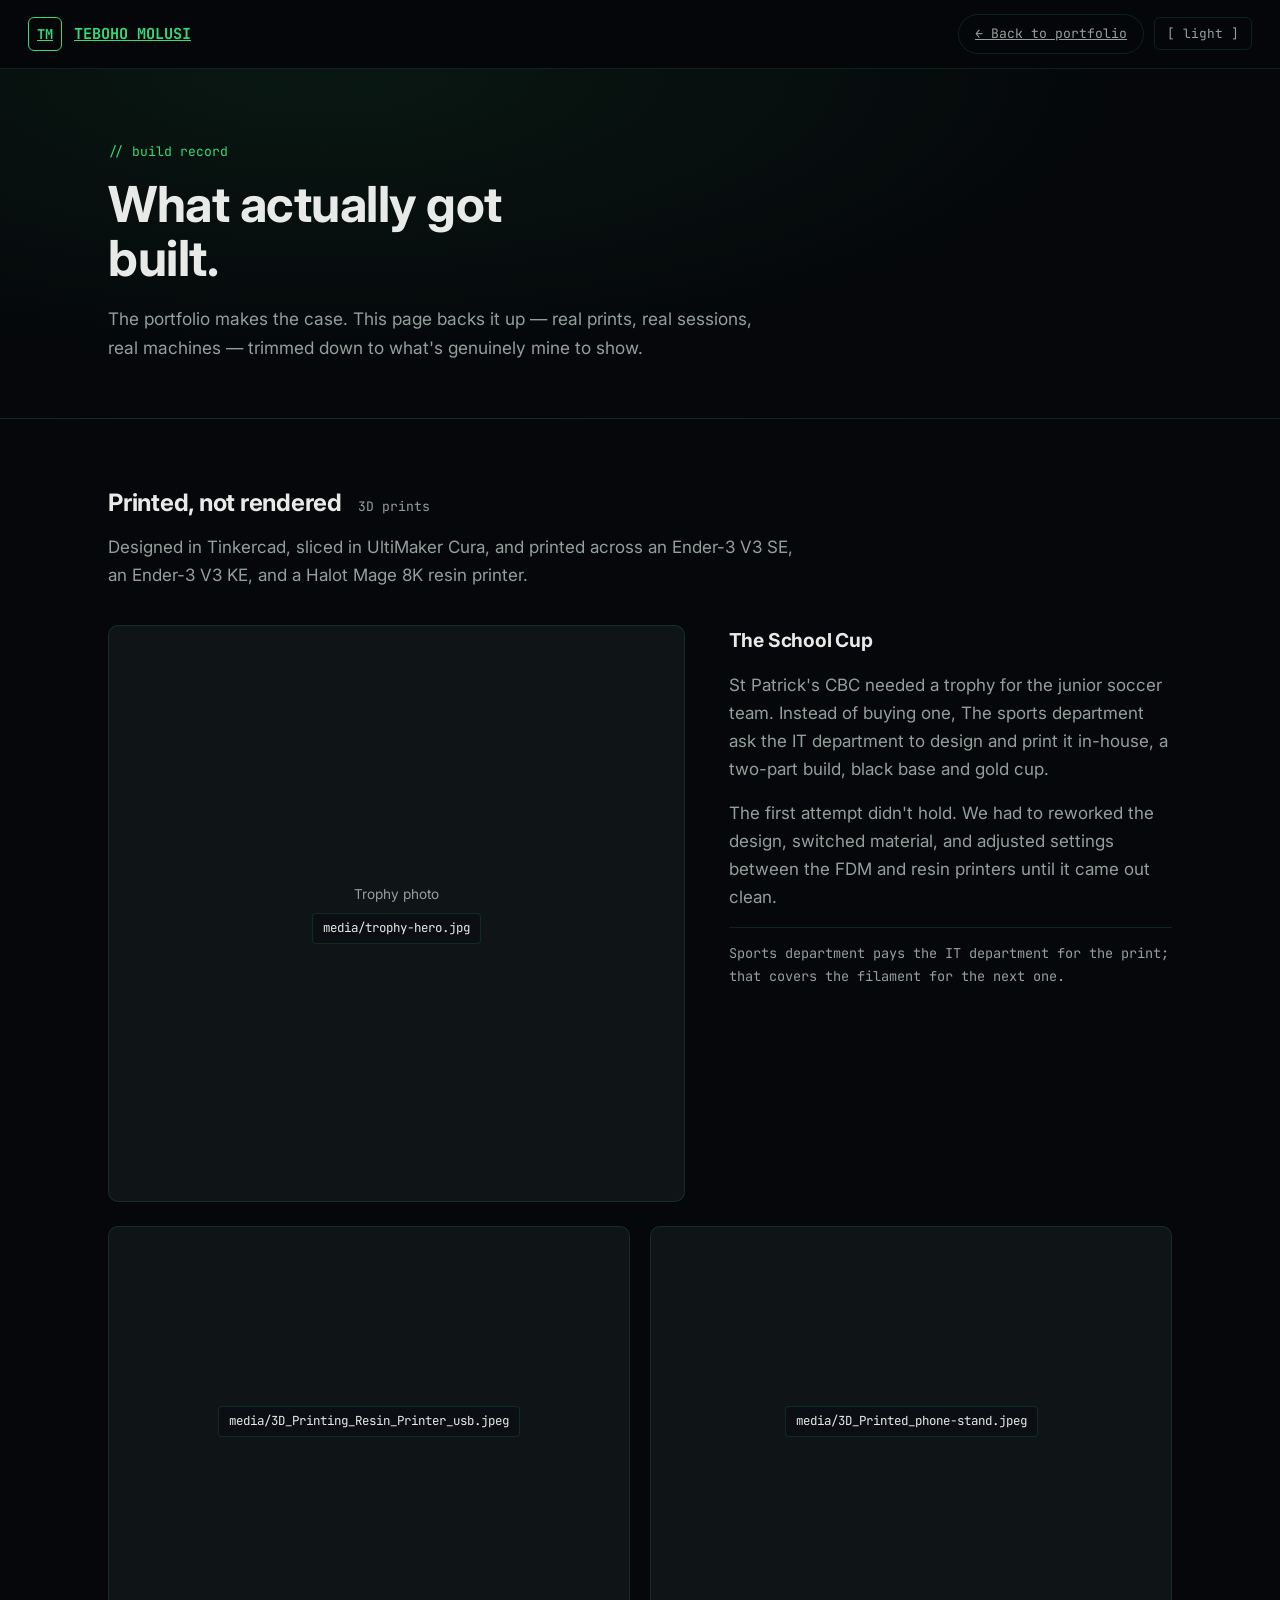
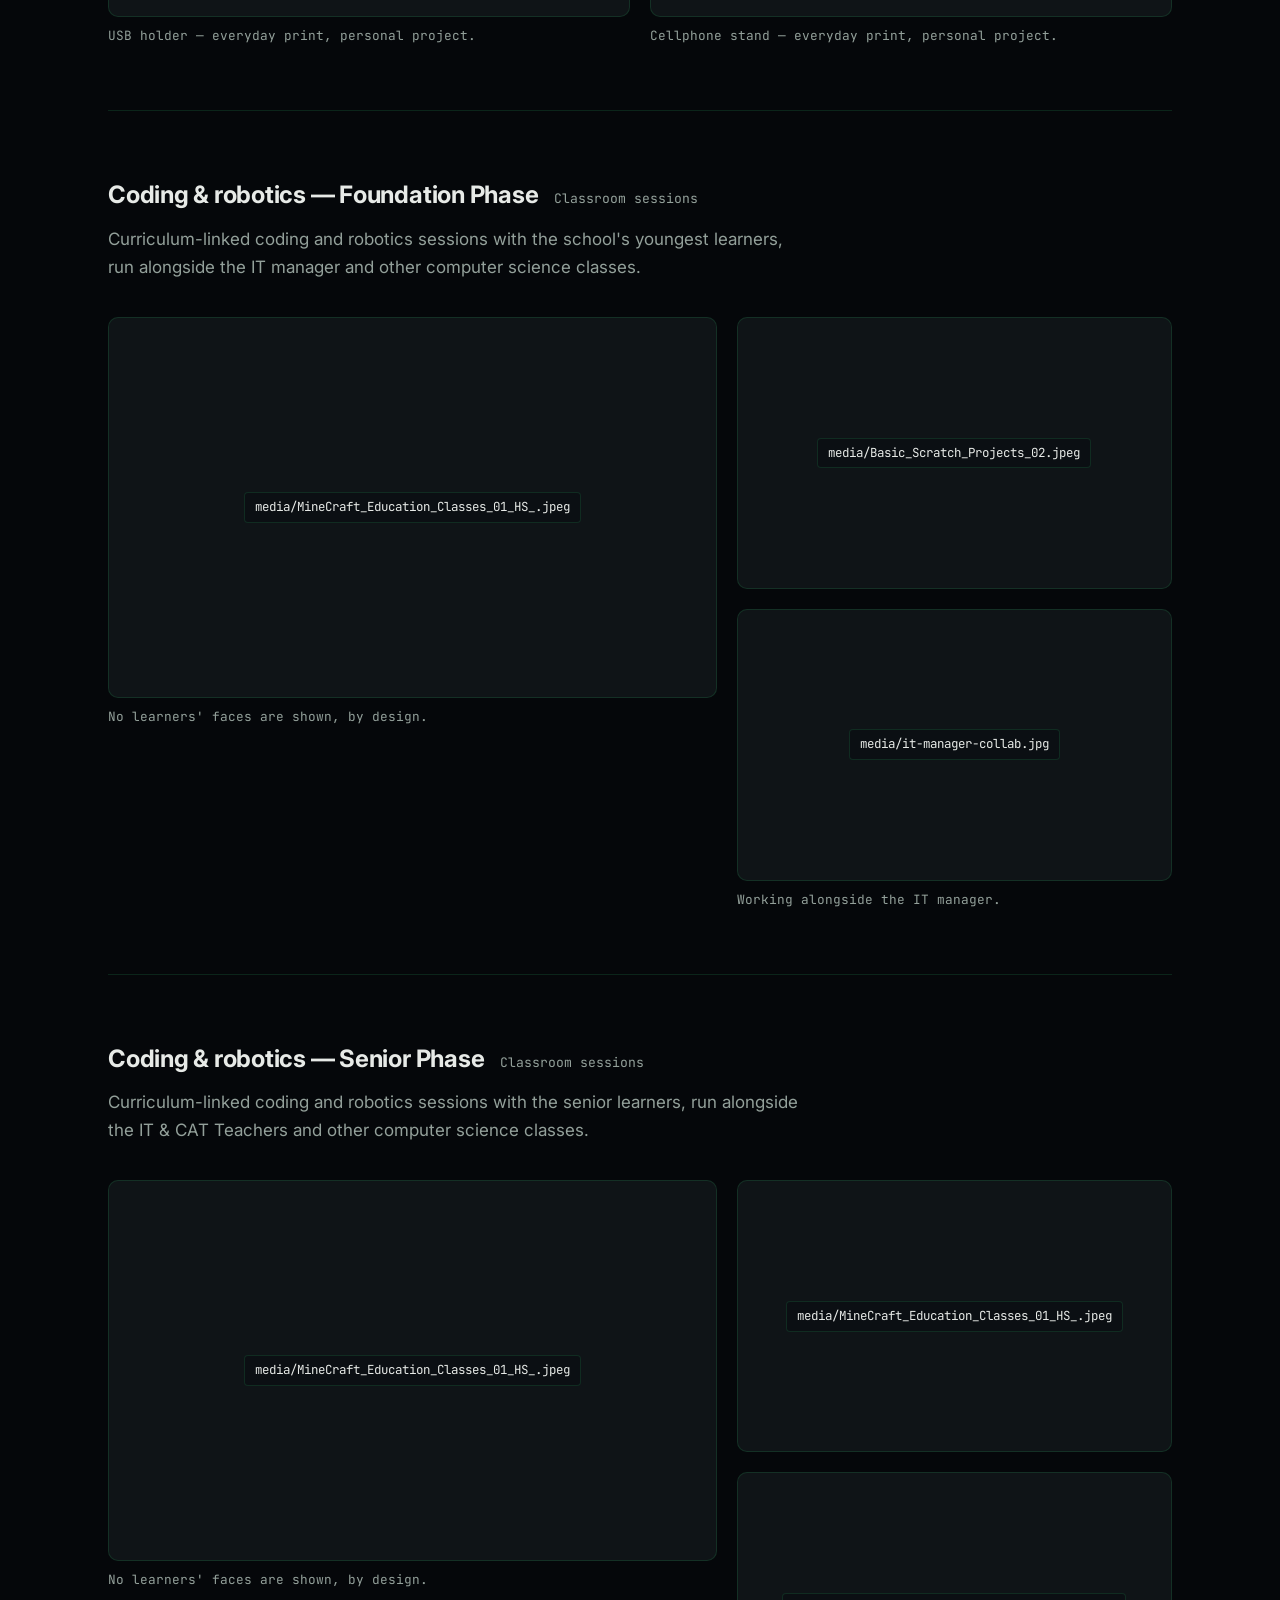
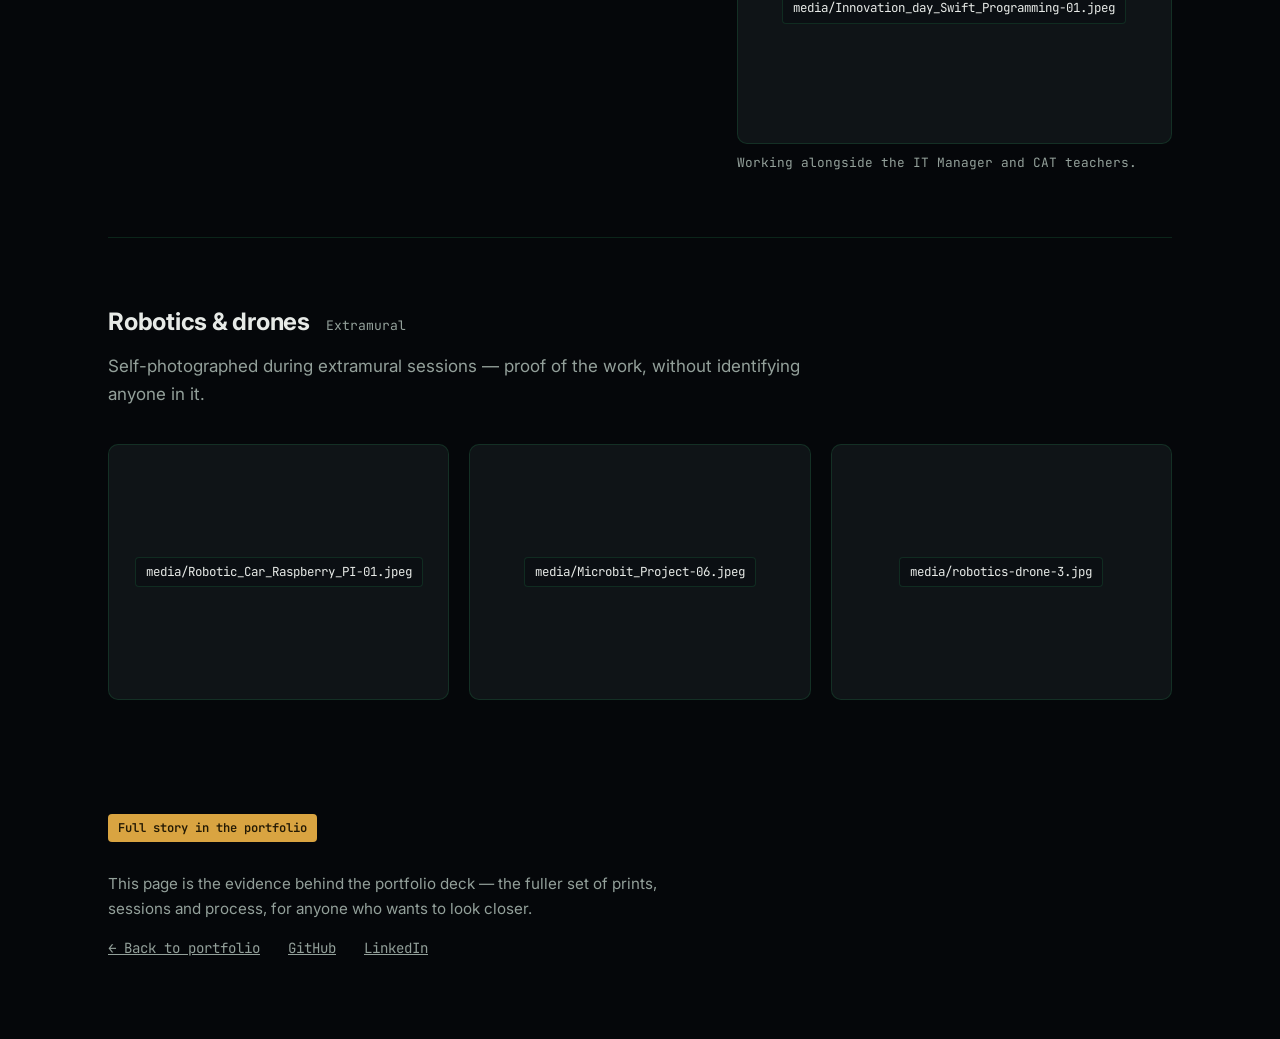
==== gallery.html @ 3ee2444e "Add files via upload" ====
<!DOCTYPE html>
<html lang="en">
<head>
<script>
  (function() {
    var stored = localStorage.getItem('theme');
    if (stored === 'light') document.documentElement.setAttribute('data-theme', 'light');
  })();
</script>
<meta charset="UTF-8">
<meta name="viewport" content="width=device-width, initial-scale=1">
<title>What Actually Got Built — Teboho Molusi</title>
<meta name="description" content="The build record behind Teboho Molusi's portfolio — real 3D prints, robotics sessions and classroom builds.">
<link rel="preconnect" href="https://fonts.googleapis.com">
<link rel="preconnect" href="https://fonts.gstatic.com" crossorigin>
<link href="https://fonts.googleapis.com/css2?family=Inter:wght@400;500;600;700&family=JetBrains+Mono:wght@400;500;600;700&display=swap" rel="stylesheet">
<style>
  :root{
    --bg:#05070a;
    --bg-soft:#0b0f13;
    --panel:#0f1417;
    --line: rgba(52, 217, 122, 0.14);
    --text:#e7eae7;
    --text-dim:#93a09a;
    --green:#34d97a;
    --green-soft: rgba(52, 217, 122, 0.08);
    --amber:#d9a441;
    --radius:10px;
    --mono:'JetBrains Mono', ui-monospace, SFMono-Regular, monospace;
    --sans:'Inter', -apple-system, BlinkMacSystemFont, sans-serif;
    --content-width:1120px;
    --page-padding:28px;
  }
  html[data-theme="light"]{
    --bg:#f7f8f6;
    --bg-soft:#eef0ec;
    --panel:#ffffff;
    --line: rgba(36, 85, 199, 0.14);
    --text:#14181a;
    --text-dim:#565f5a;
    --green:#1a9e56;
    --green-soft: rgba(26, 158, 86, 0.08);
    --amber:#a66d1e;
  }
  *{box-sizing:border-box;}
  html{scroll-behavior:smooth;}
  body{
    margin:0;
    background:var(--bg);
    color:var(--text);
    font-family:var(--sans);
    font-size:17px;
    line-height:1.65;
    -webkit-font-smoothing:antialiased;
  }
  h1,h2,h3{font-family:var(--sans); font-weight:700; letter-spacing:-0.01em;}
  .mono{font-family:var(--mono);}
  a{color:var(--green);}
  a:hover{text-decoration:underline;}
  .wrap{max-width:var(--content-width); margin:0 auto; padding:0 var(--page-padding);}

  /* ---------- Header ---------- */
  header.site{
    position:sticky; top:0; z-index:20;
    display:flex; align-items:center; justify-content:space-between;
    padding:14px var(--page-padding);
    background:rgba(5,7,10,0.92);
    border-bottom:1px solid var(--line);
    backdrop-filter:blur(10px);
  }
  .brand{display:flex; align-items:center; gap:12px;}
  .brand .mark{
    width:34px; height:34px; border:1px solid var(--green); border-radius:6px;
    display:flex; align-items:center; justify-content:center;
    font-family:var(--mono); font-weight:700; color:var(--green); font-size:0.85rem;
  }
  .brand .name{font-family:var(--mono); font-weight:700; font-size:0.95rem;}
  .back-link{font-family:var(--mono); font-size:0.82rem; color:var(--text-dim); border:1px solid var(--line); border-radius:999px; padding:8px 16px;}
  .back-link:hover{color:var(--green); border-color:var(--green); text-decoration:none;}
  #theme-toggle{
    font-family:var(--mono); font-size:0.8rem; border:1px solid var(--line); background:transparent;
    color:var(--text-dim); cursor:pointer; padding:7px 12px; border-radius:6px; margin-left:10px;
  }
  #theme-toggle:hover{color:var(--green); border-color:var(--green);}
  .header-right{display:flex; align-items:center;}

  /* ---------- Hero ---------- */
  .hero{
    position:relative;
    padding:72px 0 56px;
    border-bottom:1px solid var(--line);
    background:
      radial-gradient(ellipse at 25% 0%, var(--green-soft), transparent 60%),
      var(--bg);
  }
  .kicker{font-family:var(--mono); font-size:0.82rem; color:var(--green); margin:0 0 16px;}
  h1{font-size:clamp(2rem, 4.5vw, 3.1rem); line-height:1.08; margin:0 0 20px; max-width:16ch; color:var(--text);}
  .lede{font-size:1.08rem; color:var(--text-dim); max-width:60ch; margin:0;}

  /* ---------- Sections ---------- */
  section.record{padding:64px 0; border-bottom:1px solid var(--line);}
  section.record:last-of-type{border-bottom:none;}
  .section-head{display:flex; align-items:baseline; gap:16px; margin-bottom:10px; flex-wrap:wrap;}
  h2{font-size:1.5rem; margin:0; color:var(--text);}
  .count{font-family:var(--mono); font-size:0.82rem; color:var(--text-dim);}
  .section-intro{max-width:64ch; color:var(--text-dim); margin:0 0 36px;}

  /* ---------- Media slots ---------- */
  .media-slot{
    position:relative; width:100%; aspect-ratio:4/3;
    background:var(--panel); border:1px solid var(--line); border-radius:var(--radius);
    display:flex; align-items:center; justify-content:center; overflow:hidden;
  }
  .media-slot img, .media-slot video{width:100%; height:100%; object-fit:cover; display:block;}
  .media-placeholder{
    display:none; flex-direction:column; align-items:center; gap:8px; padding:20px; text-align:center; color:var(--text-dim);
  }
  .media-placeholder .fileslot{
    font-family:var(--mono); font-size:0.78rem; background:var(--bg-soft); border:1px solid var(--line);
    padding:4px 10px; border-radius:4px; color:var(--text);
  }
  .media-placeholder span.note{font-size:0.85rem;}

  .feature{display:grid; grid-template-columns:1.3fr 1fr; gap:44px; align-items:start;}
  .feature .media-slot{aspect-ratio:1/1;}
  .feature-text h3{font-size:1.2rem; margin:0 0 14px; color:var(--text);}
  .feature-text p{margin:0 0 16px; color:var(--text-dim);}
  .spec-line{font-family:var(--mono); font-size:0.85rem; color:var(--text-dim); border-top:1px solid var(--line); padding-top:14px; margin-top:18px;}
  .side-grid{display:grid; grid-template-columns:1fr 1fr; gap:20px; margin-top:24px;}
  .side-grid figcaption, .tri-grid figcaption, .duo-grid figcaption{
    font-family:var(--mono); font-size:0.8rem; color:var(--text-dim); margin-top:8px;
  }
  figure{margin:0;}

  .duo-grid{display:grid; grid-template-columns:1.4fr 1fr; gap:20px;}
  .duo-grid .media-slot:first-child{aspect-ratio:16/10;}
  .duo-stack{display:flex; flex-direction:column; gap:20px;}

  .tri-grid{display:grid; grid-template-columns:repeat(3,1fr); gap:20px;}

  .amber-tag{
    display:inline-block; background:var(--amber); color:#241a04;
    font-family:var(--mono); font-size:0.76rem; font-weight:600;
    padding:4px 10px; border-radius:4px; margin-bottom:14px;
  }

  footer{padding:48px 0 64px;}
  footer p{color:var(--text-dim); font-size:0.95rem; max-width:56ch;}
  footer .links{font-family:var(--mono); font-size:0.88rem; margin-top:16px;}
  footer .links a{margin-right:20px; color:var(--text-dim);}
  footer .links a:hover{color:var(--green);}

  @media (max-width:800px){
    .feature, .duo-grid{grid-template-columns:1fr;}
    .tri-grid{grid-template-columns:1fr 1fr;}
    .hero{padding:56px 0 44px;}
    .brand .name{display:none;}
  }
  @media (max-width:520px){
    .tri-grid{grid-template-columns:1fr;}
  }
  @media (prefers-reduced-motion: reduce){
    html{scroll-behavior:auto;}
  }
</style>
</head>
<body>

<header class="site">
  <a class="brand" href="index.html" aria-label="Teboho Molusi home">
    <span class="mark">TM</span>
    <span class="name">TEBOHO MOLUSI</span>
  </a>
  <div class="header-right">
    <a class="back-link" href="index.html">← Back to portfolio</a>
    <button id="theme-toggle" type="button" aria-label="Toggle theme">[ light ]</button>
  </div>
</header>

<div class="hero">
  <div class="wrap">
    <p class="kicker">// build record</p>
    <h1>What actually got built.</h1>
    <p class="lede">The portfolio makes the case. This page backs it up — real prints, real sessions, real machines — trimmed down to what's genuinely mine to show.</p>
  </div>
</div>

<div class="wrap">

  <section class="record" id="prints">
    <div class="section-head">
      <h2>Printed, not rendered</h2>
      <span class="count mono">3D prints</span>
    </div>
    <p class="section-intro">Designed in Tinkercad, sliced in UltiMaker Cura, and printed across an Ender-3&nbsp;V3&nbsp;SE, an Ender-3&nbsp;V3&nbsp;KE, and a Halot Mage 8K resin printer.</p>

    <div class="feature">
      <figure>
        <div class="media-slot">
          <img src="media/3D_Printing_Soccer_Trophy_01.jpeg" alt="Two-part 3D-printed trophy, black base and gold cup"
               onerror="this.style.display='none'; this.nextElementSibling.style.display='flex';">
          <div class="media-placeholder">
            <span class="note">Trophy photo</span>
            <span class="fileslot">media/trophy-hero.jpg</span>
          </div>
        </div>
      </figure>
      <div class="feature-text">
        <h3>The School Cup</h3>
        <p>St&nbsp;Patrick's&nbsp;CBC needed a trophy for the junior soccer team. Instead of buying one, The sports department ask the IT department to design and print it in-house, a two-part build, black base and gold cup.</p>
        <p>The first attempt didn't hold. We had to reworked the design, switched material, and adjusted settings between the FDM and resin printers until it came out clean.</p>
        <p class="spec-line">Sports department pays the IT department for the print; that covers the filament for the next one.</p>
      </div>
    </div>

    <div class="side-grid">
      <figure>
        <div class="media-slot">
          <img src="media/3D_Printing_Resin_Printer_usb.jpeg" alt="3D-printed USB stick holder"
               onerror="this.style.display='none'; this.nextElementSibling.style.display='flex';">
          <div class="media-placeholder"><span class="fileslot">media/3D_Printing_Resin_Printer_usb.jpeg</span></div>
        </div>
        <figcaption>USB holder — everyday print, personal project.</figcaption>
      </figure>
      <figure>
        <div class="media-slot">
          <img src="media/3D_Printed_phone-stand.jpeg" alt="3D-printed cellphone stand"
               onerror="this.style.display='none'; this.nextElementSibling.style.display='flex';">
          <div class="media-placeholder"><span class="fileslot">media/3D_Printed_phone-stand.jpeg</span></div>
        </div>
        <figcaption>Cellphone stand — everyday print, personal project.</figcaption>
      </figure>
    </div>
  </section>

  <section class="record" id="foundation-phase">
    <div class="section-head">
      <h2>Coding &amp; robotics — Foundation Phase</h2>
      <span class="count mono">Classroom sessions</span>
    </div>
    <p class="section-intro">Curriculum-linked coding and robotics sessions with the school's youngest learners, run alongside the IT manager and other computer science classes.</p>

    <div class="duo-grid">
      <figure>
        <div class="media-slot">
           <img src="media/Grade 2_Comp_Sci_Classes-01.jpeg" alt="Senior Phase coding and robotics session"
                 onerror="this.style.display='none'; this.nextElementSibling.style.display='flex';">
          <div class="media-placeholder"><span class="fileslot">media/MineCraft_Education_Classes_01_HS_.jpeg</span></div>
          <div class="media-placeholder">
            <span class="note">Session clip (10–20s)</span>
            <span class="fileslot">media/foundation-phase-session.mp4</span>
          </div>
        </div>
        <figcaption>No learners' faces are shown, by design.</figcaption>
      </figure>
      <div class="duo-stack">
        <figure>
          <div class="media-slot">
            <img src="media/Basic_Scratch_Projects_02.jpeg" alt="Foundation Phase coding and robotics session"
                 onerror="this.style.display='none'; this.nextElementSibling.style.display='flex';">
            <div class="media-placeholder"><span class="fileslot">media/Basic_Scratch_Projects_02.jpeg</span></div>
          </div>
        </figure>
        <figure>
          <div class="media-slot">
            <img src="media/MineCraft_Education_Classes_01_SP_Phase.jpeg" alt="Working alongside the IT manager on a classroom build"
                 onerror="this.style.display='none'; this.nextElementSibling.style.display='flex';">
            <div class="media-placeholder"><span class="fileslot">media/it-manager-collab.jpg</span></div>
          </div>
          <figcaption>Working alongside the IT manager.</figcaption>
        </figure>
      </div>
    </div>
  </section>
<section class="record" id="Senior-phase">
    <div class="section-head">
      <h2>Coding &amp; robotics — Senior Phase</h2>
      <span class="count mono">Classroom sessions</span>
    </div>
    <p class="section-intro">Curriculum-linked coding and robotics sessions with the senior learners, run alongside the IT &amp; CAT Teachers and other computer science classes.</p>

    <div class="duo-grid">
      <figure>
        <div class="media-slot">
           <img src="media/Drone_Programming_HS_01.jpeg" alt="Senior Phase coding and robotics session"
                 onerror="this.style.display='none'; this.nextElementSibling.style.display='flex';">
          <div class="media-placeholder"><span class="fileslot">media/MineCraft_Education_Classes_01_HS_.jpeg</span></div>
          <div class="media-placeholder">
            <span class="note">Session clip (10–20s)</span>
            <span class="fileslot">media/Drone_Programming_HS_01.jpeg</span>
          </div>
        </div>
        <figcaption>No learners' faces are shown, by design.</figcaption>
      </figure>
      <div class="duo-stack">
        <figure>
          <div class="media-slot">
            <img src="media/MineCraft_Education_Classes_01_HS_.jpeg" alt="Senior Phase coding and robotics session"
                 onerror="this.style.display='none'; this.nextElementSibling.style.display='flex';">
            <div class="media-placeholder"><span class="fileslot">media/MineCraft_Education_Classes_01_HS_.jpeg</span></div>
          </div>
        </figure>
        <figure>
          <div class="media-slot">
            <img src="media/Innovation_day_Swift_Programming-01.jpeg" alt="Working alongside the IT and CAT teachers on a classroom build"
                 onerror="this.style.display='none'; this.nextElementSibling.style.display='flex';">
            <div class="media-placeholder"><span class="fileslot">media/Innovation_day_Swift_Programming-01.jpeg</span></div>
          </div>
          <figcaption>Working alongside the IT Manager and CAT teachers.</figcaption>
        </figure>
      </div>
    </div>
  </section>

  <section class="record" id="extramural">
    <div class="section-head">
      <h2>Robotics &amp; drones</h2>
      <span class="count mono">Extramural</span>
    </div>
    <p class="section-intro">Self-photographed during extramural sessions — proof of the work, without identifying anyone in it.</p>

    <div class="tri-grid">
      <figure>
        <div class="media-slot">
          <img src="media/Robotic_Car_Raspberry_PI-01.jpeg" alt="Robotics extramural session"
               onerror="this.style.display='none'; this.nextElementSibling.style.display='flex';">
          <div class="media-placeholder"><span class="fileslot">media/Robotic_Car_Raspberry_PI-01.jpeg</span></div>
        </div>
      </figure>
      <figure>
        <div class="media-slot">
          <img src="media/Microbit_Project-06.jpeg" alt="Robotics extramural session"
               onerror="this.style.display='none'; this.nextElementSibling.style.display='flex';">
          <div class="media-placeholder"><span class="fileslot">media/Microbit_Project-06.jpeg</span></div>
        </div>
      </figure>
      <figure>
        <div class="media-slot">
          <img src="media/Drone_Testing_01.jpeg" alt="Robotics extramural session"
               onerror="this.style.display='none'; this.nextElementSibling.style.display='flex';">
          <div class="media-placeholder"><span class="fileslot">media/robotics-drone-3.jpg</span></div>
        </div>
      </figure>
    </div>
  </section>

</div>

<footer>
  <div class="wrap">
    <span class="amber-tag">Full story in the portfolio</span>
    <p>This page is the evidence behind the portfolio deck — the fuller set of prints, sessions and process, for anyone who wants to look closer.</p>
    <p class="links">
      <a href="index.html">← Back to portfolio</a>
      <a href="https://github.com/tebohomolusi">GitHub</a>
      <a href="https://www.linkedin.com/in/teboho-molusi">LinkedIn</a>
    </p>
  </div>
</footer>

<script>
  var toggle = document.getElementById('theme-toggle');
  function setIcon() {
    var isLight = document.documentElement.getAttribute('data-theme') === 'light';
    toggle.textContent = isLight ? '[ dark ]' : '[ light ]';
  }
  setIcon();
  toggle.addEventListener('click', function() {
    var isLight = document.documentElement.getAttribute('data-theme') === 'light';
    if (isLight) {
      document.documentElement.removeAttribute('data-theme');
      localStorage.setItem('theme', 'dark');
    } else {
      document.documentElement.setAttribute('data-theme', 'light');
      localStorage.setItem('theme', 'light');
    }
    setIcon();
  });
</script>
</body>
</html>
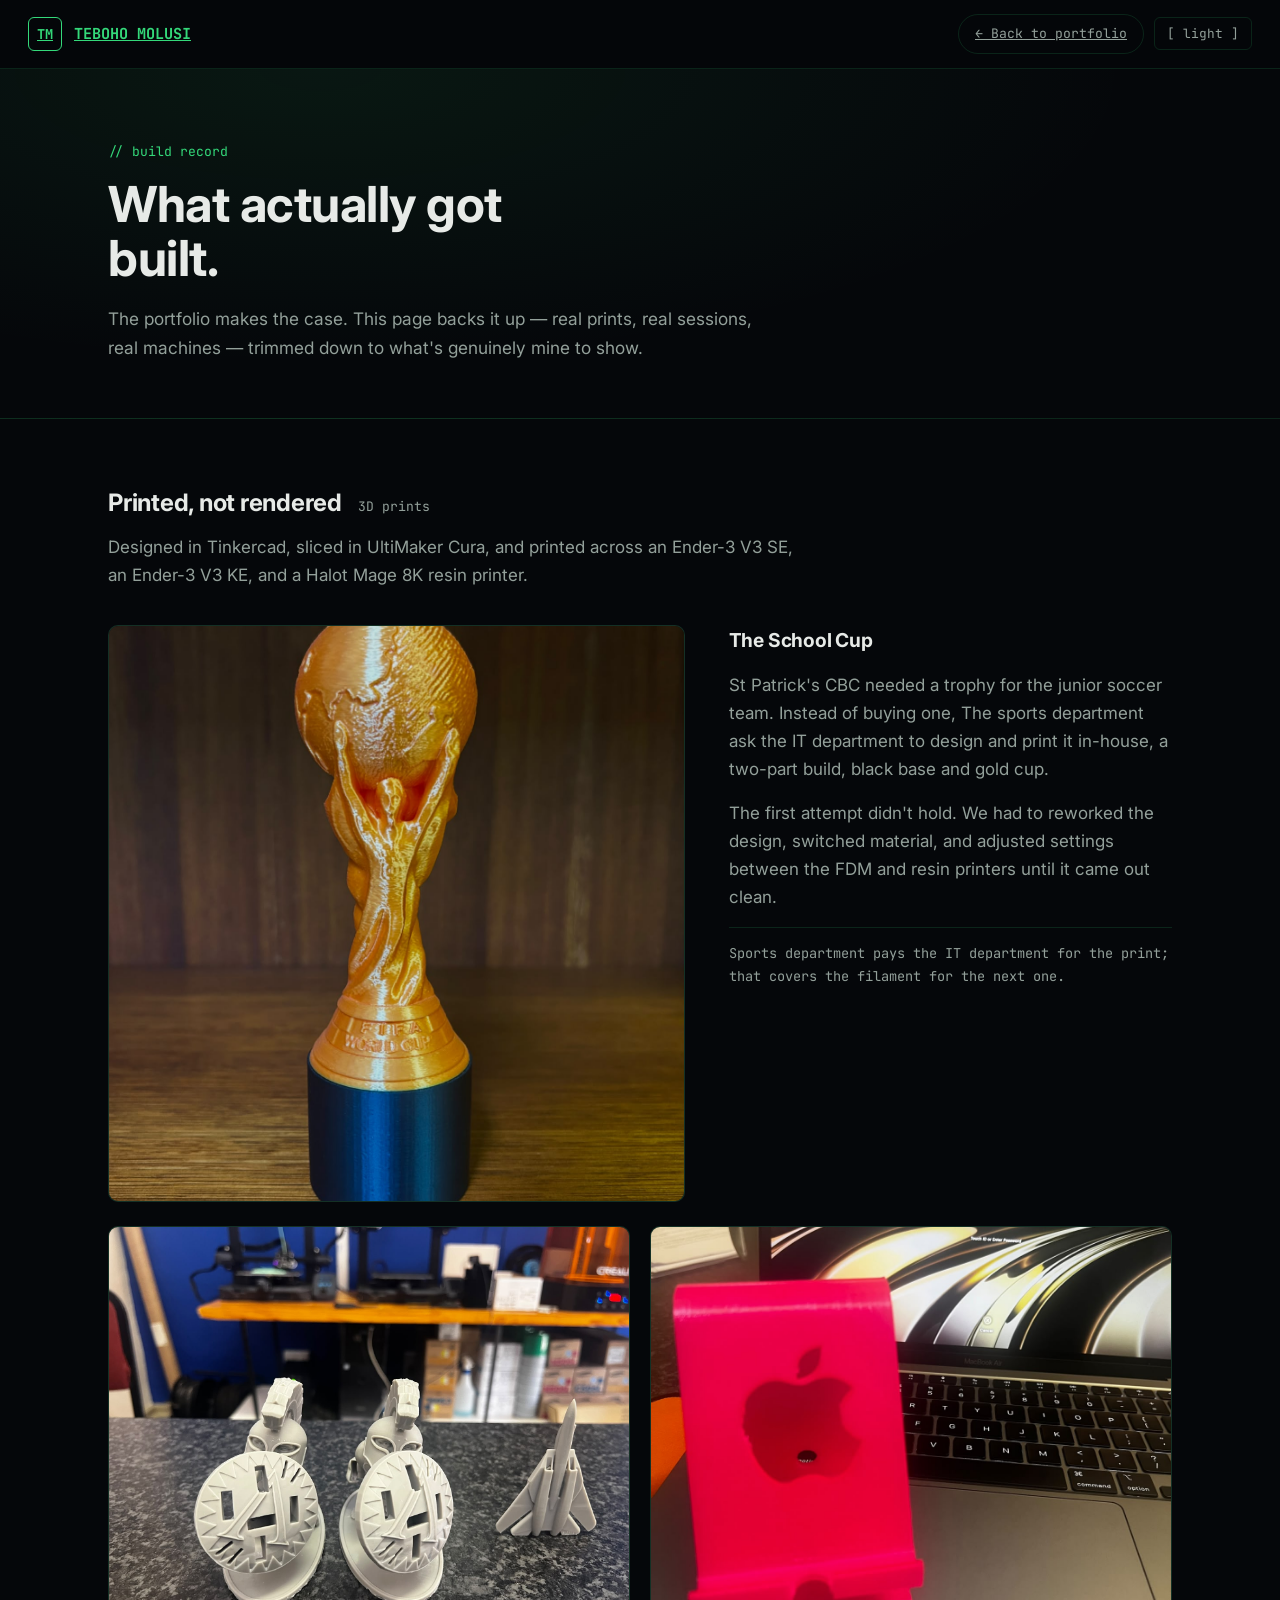
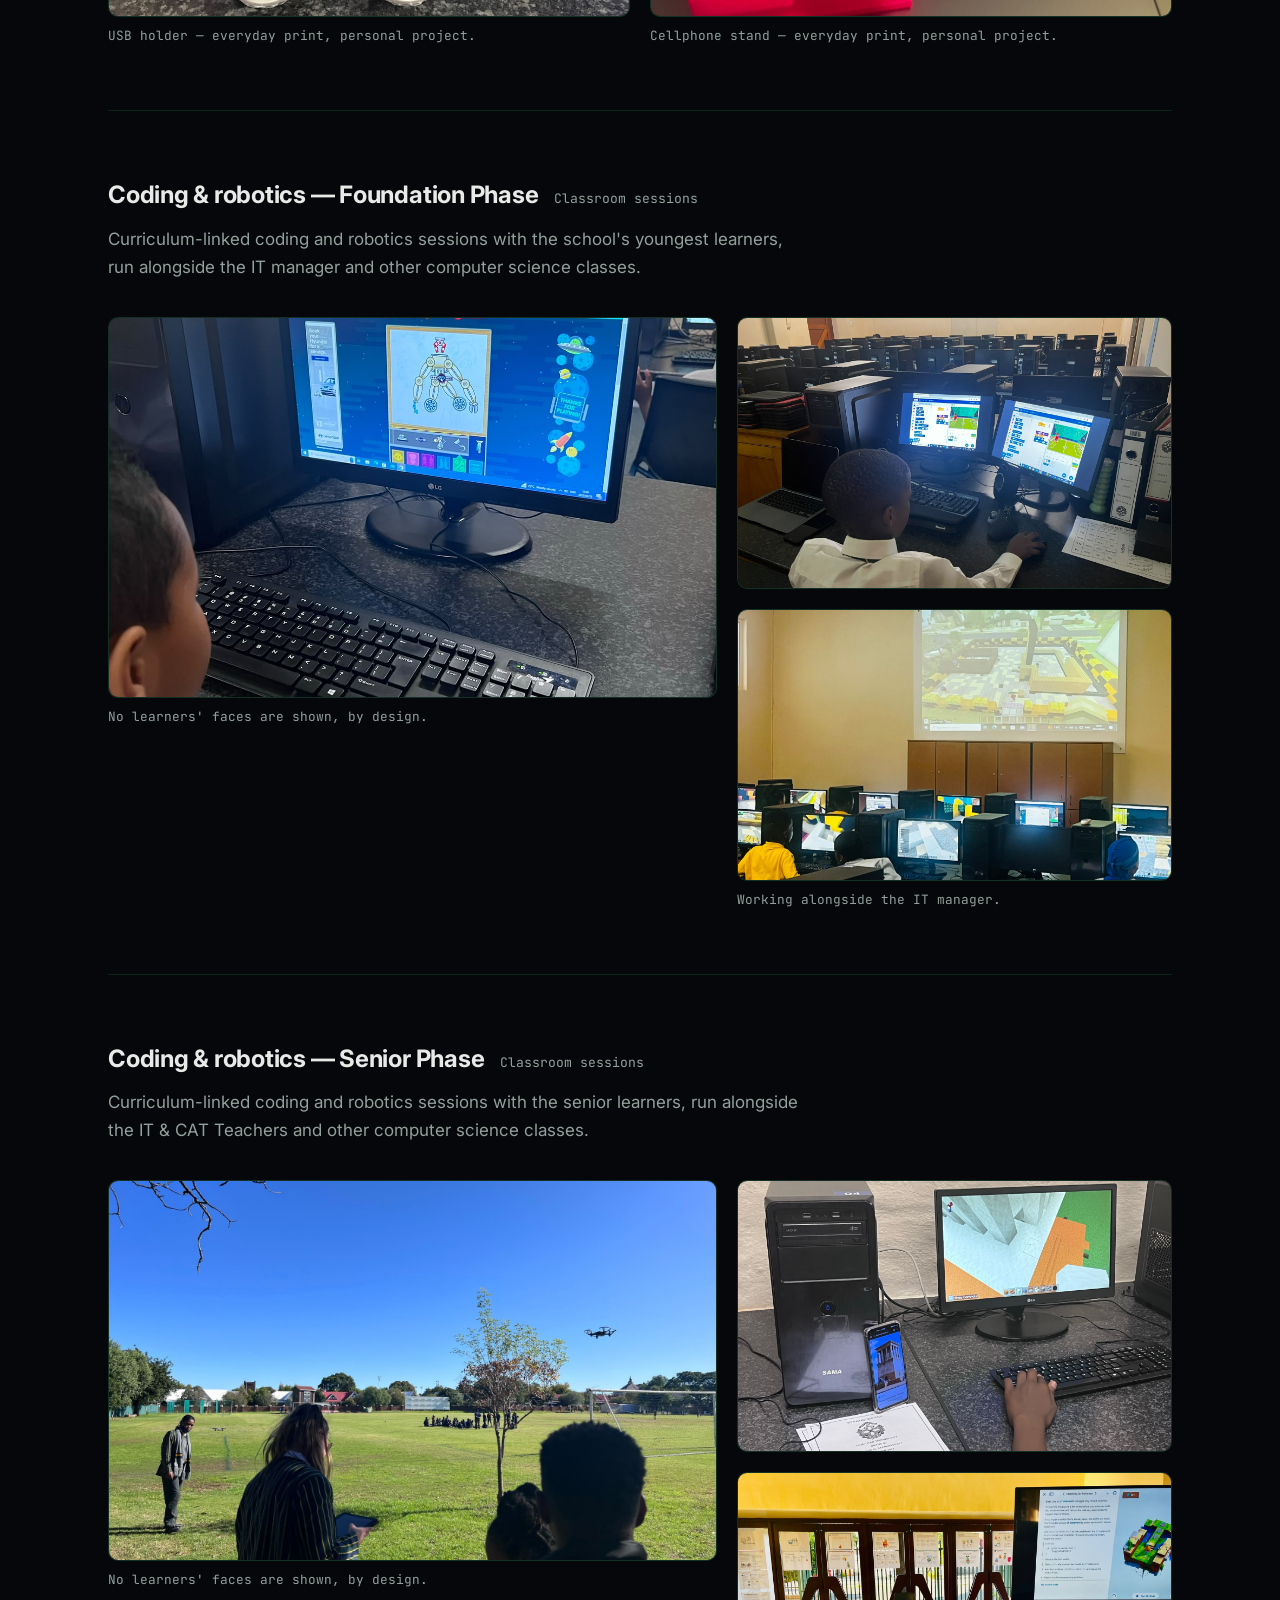
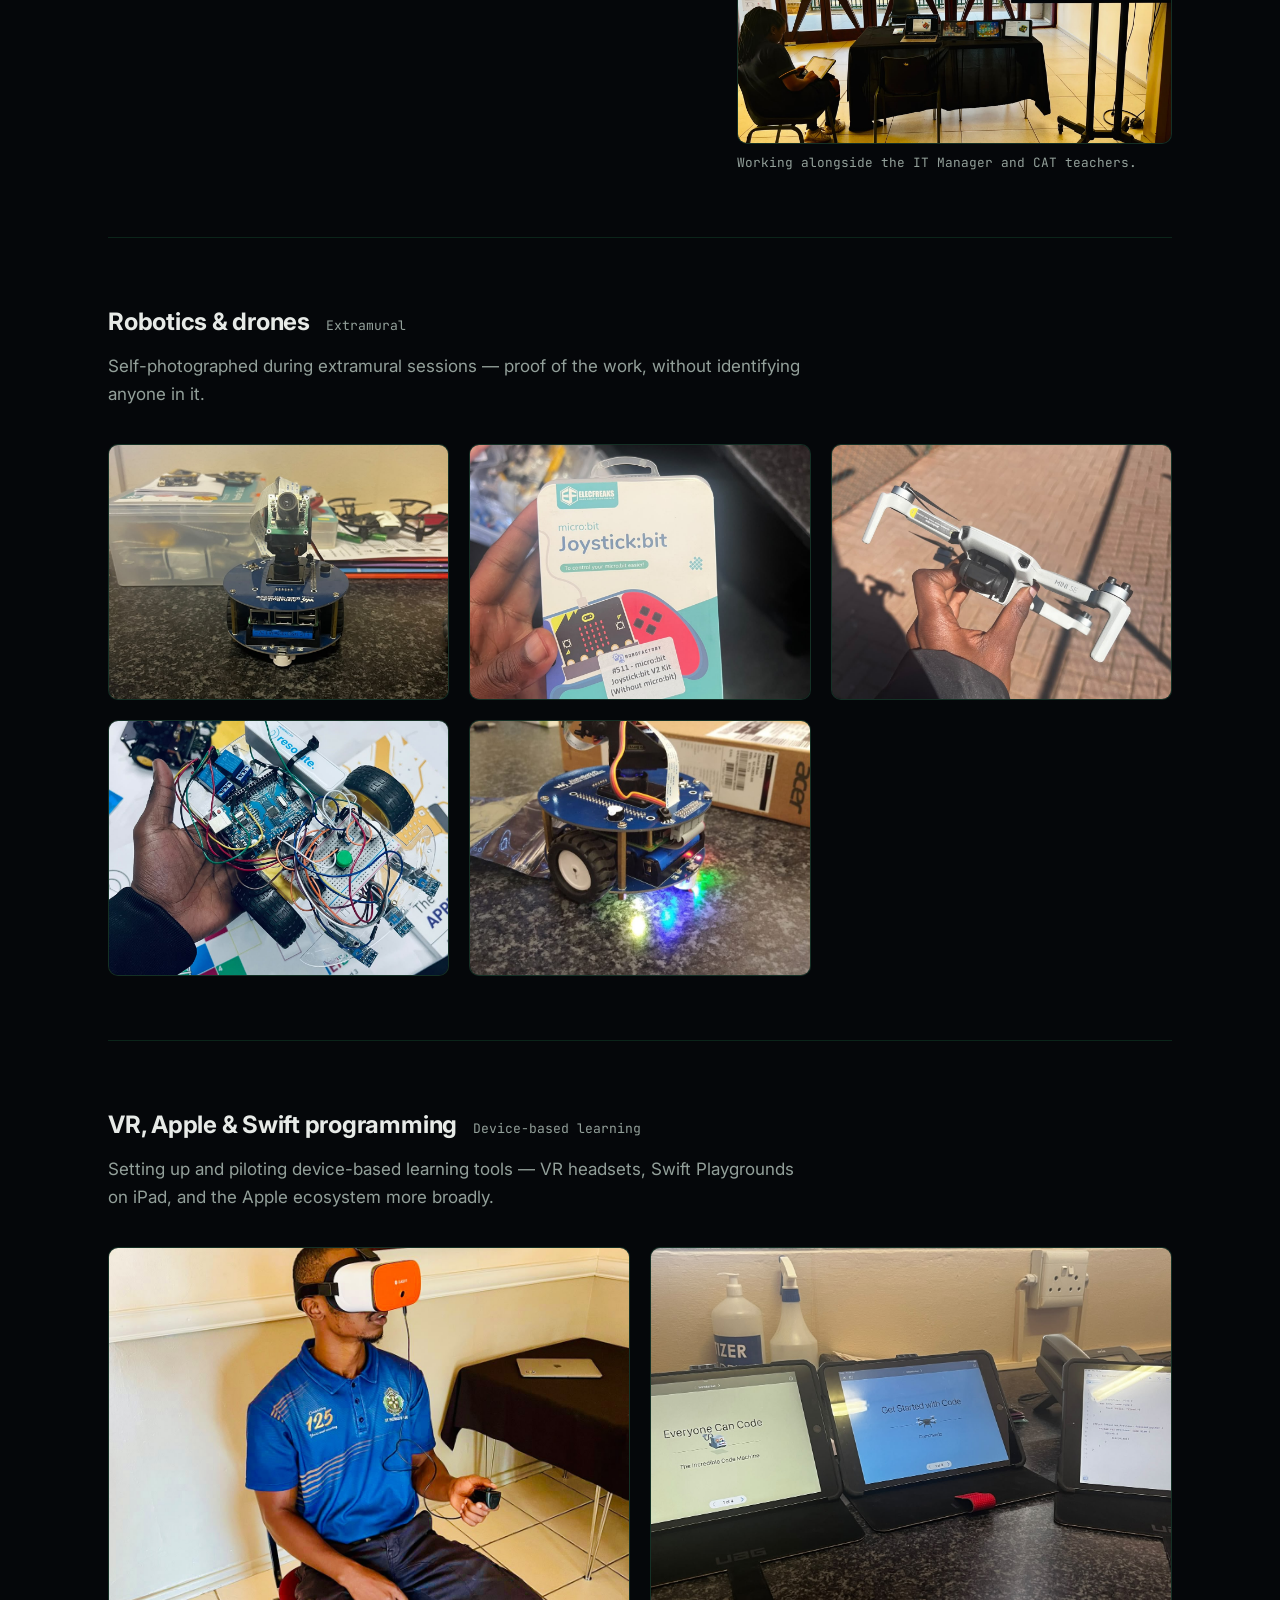
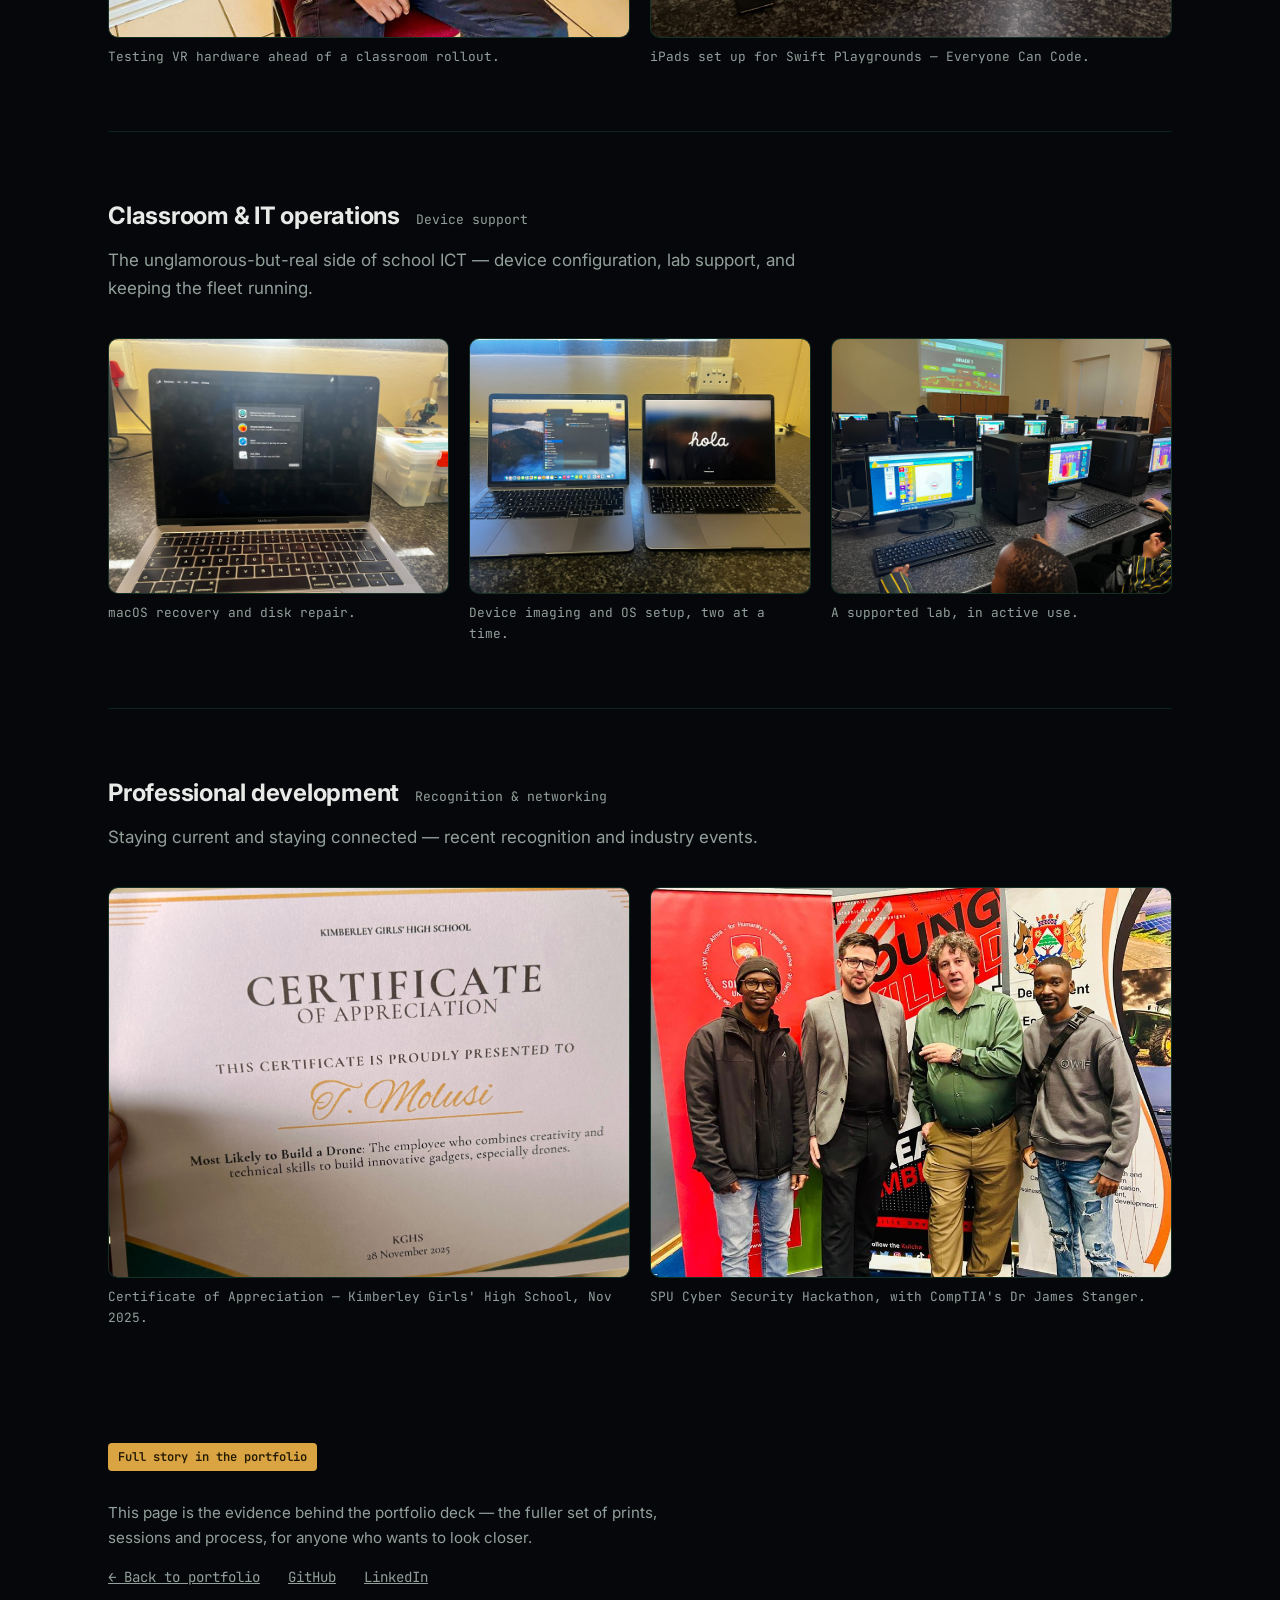
==== commit c1edc478: "Add files via upload" ====
--- a/gallery.html
+++ b/gallery.html
@@ -243,13 +243,9 @@
     <div class="duo-grid">
       <figure>
         <div class="media-slot">
-           <img src="media/Grade 2_Comp_Sci_Classes-01.jpeg" alt="Senior Phase coding and robotics session"
-                 onerror="this.style.display='none'; this.nextElementSibling.style.display='flex';">
-          <div class="media-placeholder"><span class="fileslot">media/MineCraft_Education_Classes_01_HS_.jpeg</span></div>
-          <div class="media-placeholder">
-            <span class="note">Session clip (10–20s)</span>
-            <span class="fileslot">media/foundation-phase-session.mp4</span>
-          </div>
+           <img src="media/Grade 2_Comp_Sci_Classes-01.jpeg" alt="Foundation Phase coding and robotics session"
+                 onerror="this.style.display='none'; this.nextElementSibling.style.display='flex';">
+          <div class="media-placeholder"><span class="fileslot">media/Grade2_Comp_Sci_Classes-01.jpeg</span></div>
         </div>
         <figcaption>No learners' faces are shown, by design.</figcaption>
       </figure>
@@ -284,11 +280,7 @@
         <div class="media-slot">
            <img src="media/Drone_Programming_HS_01.jpeg" alt="Senior Phase coding and robotics session"
                  onerror="this.style.display='none'; this.nextElementSibling.style.display='flex';">
-          <div class="media-placeholder"><span class="fileslot">media/MineCraft_Education_Classes_01_HS_.jpeg</span></div>
-          <div class="media-placeholder">
-            <span class="note">Session clip (10–20s)</span>
-            <span class="fileslot">media/Drone_Programming_HS_01.jpeg</span>
-          </div>
+          <div class="media-placeholder"><span class="fileslot">media/Drone_Programming_HS_01.jpeg</span></div>
         </div>
         <figcaption>No learners' faces are shown, by design.</figcaption>
       </figure>
@@ -338,8 +330,111 @@
         <div class="media-slot">
           <img src="media/Drone_Testing_01.jpeg" alt="Robotics extramural session"
                onerror="this.style.display='none'; this.nextElementSibling.style.display='flex';">
-          <div class="media-placeholder"><span class="fileslot">media/robotics-drone-3.jpg</span></div>
-        </div>
+          <div class="media-placeholder"><span class="fileslot">media/Drone_Testing_01.jpeg</span></div>
+        </div>
+      </figure>
+      <figure>
+        <div class="media-slot">
+          <img src="media/Robotics_Coding-Equipment-02.jpeg" alt="Robotics car build, close-up of wiring and controller board"
+               onerror="this.style.display='none'; this.nextElementSibling.style.display='flex';">
+          <div class="media-placeholder"><span class="fileslot">media/Robotics_Coding-Equipment-02.jpeg</span></div>
+        </div>
+      </figure>
+      <figure>
+        <div class="media-slot">
+          <img src="media/Robotic_Car_Raspberry_PI-02.jpeg" alt="Raspberry Pi robot car with camera module"
+               onerror="this.style.display='none'; this.nextElementSibling.style.display='flex';">
+          <div class="media-placeholder"><span class="fileslot">media/Robotic_Car_Raspberry_PI-02.jpeg</span></div>
+        </div>
+      </figure>
+    </div>
+  </section>
+
+  <section class="record" id="vr-apple-swift">
+    <div class="section-head">
+      <h2>VR, Apple &amp; Swift programming</h2>
+      <span class="count mono">Device-based learning</span>
+    </div>
+    <p class="section-intro">Setting up and piloting device-based learning tools — VR headsets, Swift Playgrounds on iPad, and the Apple ecosystem more broadly.</p>
+
+    <div class="side-grid">
+      <figure>
+        <div class="media-slot">
+          <img src="media/IT_Department_Testing_VR-02.jpeg" alt="IT staff testing a VR headset ahead of a classroom rollout"
+               onerror="this.style.display='none'; this.nextElementSibling.style.display='flex';">
+          <div class="media-placeholder"><span class="fileslot">media/IT_Department_Testing_VR-02.jpeg</span></div>
+        </div>
+        <figcaption>Testing VR hardware ahead of a classroom rollout.</figcaption>
+      </figure>
+      <figure>
+        <div class="media-slot">
+          <img src="media/Swift_Programming_Apple_Device.jpeg" alt="iPads running Swift Playgrounds, Everyone Can Code"
+               onerror="this.style.display='none'; this.nextElementSibling.style.display='flex';">
+          <div class="media-placeholder"><span class="fileslot">media/Swift_Programming_Apple_Device.jpeg</span></div>
+        </div>
+        <figcaption>iPads set up for Swift Playgrounds — Everyone Can Code.</figcaption>
+      </figure>
+    </div>
+  </section>
+
+  <section class="record" id="it-ops">
+    <div class="section-head">
+      <h2>Classroom &amp; IT operations</h2>
+      <span class="count mono">Device support</span>
+    </div>
+    <p class="section-intro">The unglamorous-but-real side of school ICT — device configuration, lab support, and keeping the fleet running.</p>
+
+    <div class="tri-grid">
+      <figure>
+        <div class="media-slot">
+          <img src="media/MacBook_Os_Config_02.jpeg" alt="MacBook in macOS recovery mode during a disk repair"
+               onerror="this.style.display='none'; this.nextElementSibling.style.display='flex';">
+          <div class="media-placeholder"><span class="fileslot">media/MacBook_Os_Config_02.jpeg</span></div>
+        </div>
+        <figcaption>macOS recovery and disk repair.</figcaption>
+      </figure>
+      <figure>
+        <div class="media-slot">
+          <img src="media/Apple_OS-Setup.jpeg" alt="Two MacBook Airs side by side during OS setup"
+               onerror="this.style.display='none'; this.nextElementSibling.style.display='flex';">
+          <div class="media-placeholder"><span class="fileslot">media/Apple_OS-Setup.jpeg</span></div>
+        </div>
+        <figcaption>Device imaging and OS setup, two at a time.</figcaption>
+      </figure>
+      <figure>
+        <div class="media-slot">
+          <img src="media/Computer_Lab_Science_01.jpeg" alt="Computer lab in active use during a class"
+               onerror="this.style.display='none'; this.nextElementSibling.style.display='flex';">
+          <div class="media-placeholder"><span class="fileslot">media/Computer_Lab_Science_01.jpeg</span></div>
+        </div>
+        <figcaption>A supported lab, in active use.</figcaption>
+      </figure>
+    </div>
+  </section>
+
+  <section class="record" id="professional-development">
+    <div class="section-head">
+      <h2>Professional development</h2>
+      <span class="count mono">Recognition &amp; networking</span>
+    </div>
+    <p class="section-intro">Staying current and staying connected — recent recognition and industry events.</p>
+
+    <div class="side-grid">
+      <figure>
+        <div class="media-slot">
+          <img src="media/Cert.jpeg" alt="Certificate of Appreciation from Kimberley Girls' High School, November 2025"
+               onerror="this.style.display='none'; this.nextElementSibling.style.display='flex';">
+          <div class="media-placeholder"><span class="fileslot">media/Cert.jpeg</span></div>
+        </div>
+        <figcaption>Certificate of Appreciation — Kimberley Girls' High School, Nov 2025.</figcaption>
+      </figure>
+      <figure>
+        <div class="media-slot">
+          <img src="media/SPU_Cyber_Security_Hackathon_Dr_James_Stanger.jpeg" alt="At the SPU Cyber Security Hackathon with Dr James Stanger"
+               onerror="this.style.display='none'; this.nextElementSibling.style.display='flex';">
+          <div class="media-placeholder"><span class="fileslot">media/SPU_Cyber_Security_Hackathon_Dr_James_Stanger.jpeg</span></div>
+        </div>
+        <figcaption>SPU Cyber Security Hackathon, with CompTIA's Dr James Stanger.</figcaption>
       </figure>
     </div>
   </section>
